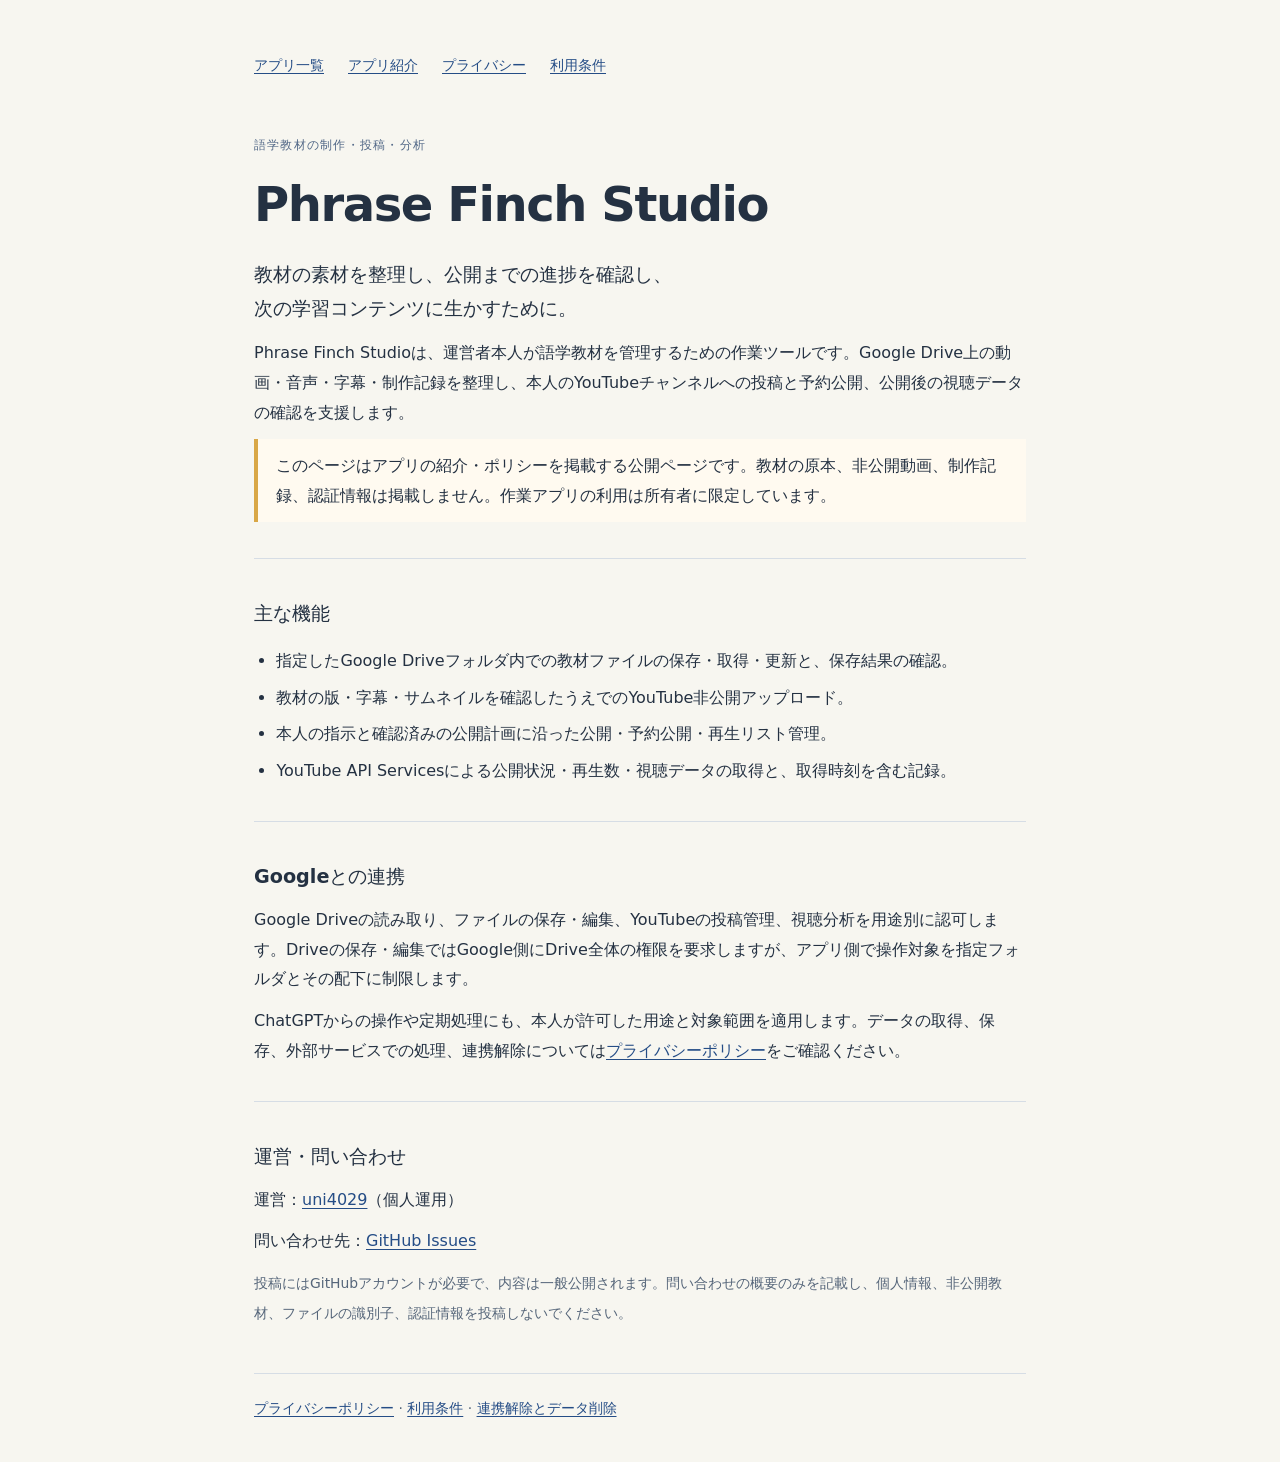
==== phrase-finch/index.html @ a293152b "Add Phrase Finch Studio app information and policy drafts" ====
<!doctype html>
<html lang="ja">
<head>
  <meta charset="utf-8">
  <meta name="viewport" content="width=device-width, initial-scale=1">
  <meta name="description" content="Phrase Finch Studioは、本人の語学教材の保存、YouTubeへの投稿・予約公開、視聴データの確認を支援する作業ツールです。">
  <meta name="referrer" content="strict-origin-when-cross-origin">
  <title>Phrase Finch Studio | アプリ紹介</title>
  <link rel="stylesheet" href="style.css">
</head>
<body>
<main>
  <nav aria-label="メインナビゲーション"><a href="../">アプリ一覧</a><a href="./" aria-current="page">アプリ紹介</a><a href="privacy.html">プライバシー</a><a href="terms.html">利用条件</a></nav>
  <p class="eyebrow">語学教材の制作・投稿・分析</p>
  <h1>Phrase Finch Studio</h1>
  <p class="lead">教材の素材を整理し、公開までの進捗を確認し、<br>次の学習コンテンツに生かすために。</p>
  <p>Phrase Finch Studioは、運営者本人が語学教材を管理するための作業ツールです。Google Drive上の動画・音声・字幕・制作記録を整理し、本人のYouTubeチャンネルへの投稿と予約公開、公開後の視聴データの確認を支援します。</p>
  <p class="note">このページはアプリの紹介・ポリシーを掲載する公開ページです。教材の原本、非公開動画、制作記録、認証情報は掲載しません。作業アプリの利用は所有者に限定しています。</p>
  <section aria-labelledby="features">
    <h2 id="features">主な機能</h2>
    <ul>
      <li>指定したGoogle Driveフォルダ内での教材ファイルの保存・取得・更新と、保存結果の確認。</li>
      <li>教材の版・字幕・サムネイルを確認したうえでのYouTube非公開アップロード。</li>
      <li>本人の指示と確認済みの公開計画に沿った公開・予約公開・再生リスト管理。</li>
      <li>YouTube API Servicesによる公開状況・再生数・視聴データの取得と、取得時刻を含む記録。</li>
    </ul>
  </section>
  <section aria-labelledby="google">
    <h2 id="google">Googleとの連携</h2>
    <p>Google Driveの読み取り、ファイルの保存・編集、YouTubeの投稿管理、視聴分析を用途別に認可します。Driveの保存・編集ではGoogle側にDrive全体の権限を要求しますが、アプリ側で操作対象を指定フォルダとその配下に制限します。</p>
    <p>ChatGPTからの操作や定期処理にも、本人が許可した用途と対象範囲を適用します。データの取得、保存、外部サービスでの処理、連携解除については<a href="privacy.html">プライバシーポリシー</a>をご確認ください。</p>
  </section>
  <section aria-labelledby="operator">
    <h2 id="operator">運営・問い合わせ</h2>
    <p>運営：<a href="https://github.com/uni4029">uni4029</a>（個人運用）</p>
    <p>問い合わせ先：<a href="https://github.com/uni4029/app-info/issues">GitHub Issues</a></p>
    <p><small>投稿にはGitHubアカウントが必要で、内容は一般公開されます。問い合わせの概要のみを記載し、個人情報、非公開教材、ファイルの識別子、認証情報を投稿しないでください。</small></p>
  </section>
  <footer><a href="privacy.html">プライバシーポリシー</a> · <a href="terms.html">利用条件</a> · <a href="data-controls.html">連携解除とデータ削除</a></footer>
</main>
</body>
</html>
---- phrase-finch/style.css ----
:root{color-scheme:light;font-family:system-ui,-apple-system,"Noto Sans JP",sans-serif;color:#243142;background:#f7f6f0;line-height:1.85;font-synthesis:none}*{box-sizing:border-box}body{margin:0}main{max-width:820px;margin:auto;padding:52px 24px 40px}nav{display:flex;flex-wrap:wrap;gap:12px 24px;font-size:.9rem}a{color:#254d86;text-underline-offset:.2em;overflow-wrap:anywhere}a:hover{text-decoration-thickness:2px}a:focus-visible{outline:3px solid #d9a746;outline-offset:4px}.eyebrow{font-size:.78rem;letter-spacing:.1em;color:#526887;margin:54px 0 10px}h1{font-size:clamp(2rem,6vw,3rem);line-height:1.35;letter-spacing:-.03em;margin:16px 0 20px}h2{font-size:1.2rem;line-height:1.6;margin:32px 0 10px}p{margin:12px 0}.lead{font-size:1.18rem;max-width:38em}section,.section{border-top:1px solid #d6dde5;padding-top:8px;margin-top:36px}.date,small,footer{font-size:.87rem;color:#56667a}ul,ol{padding-left:1.4em}li{margin:7px 0}.note{border-left:4px solid #d9a746;padding:12px 18px;background:#fffaf0}.actions{display:flex;flex-wrap:wrap;gap:12px 24px;margin:24px 0}footer{border-top:1px solid #d6dde5;padding-top:22px;margin-top:46px}code{font-size:.85em;overflow-wrap:anywhere}table{border-collapse:collapse;width:100%;font-size:.92rem}th,td{padding:10px 12px;text-align:left;vertical-align:top;border-bottom:1px solid #d6dde5}th{font-weight:600}.table-wrap{overflow-x:auto}@media(max-width:480px){main{padding:32px 20px}h1{font-size:2rem}.eyebrow{margin-top:36px}th,td{padding:8px}}
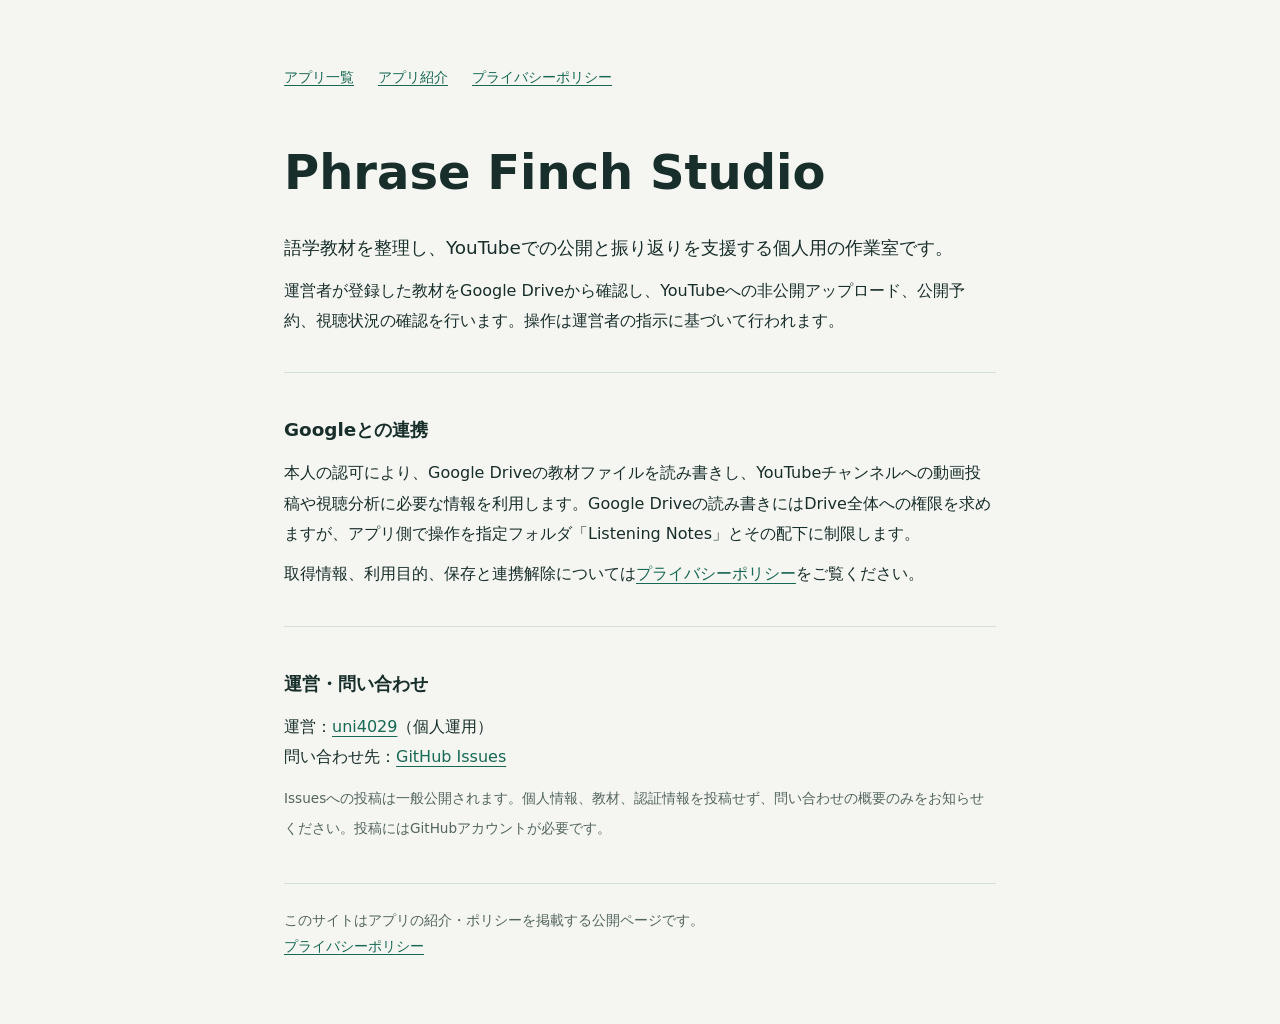
==== commit a0fcd5b9: "Add Phrase Finch app information" ====
--- a/phrase-finch/index.html
+++ b/phrase-finch/index.html
@@ -1,42 +1,11 @@
 <!doctype html>
 <html lang="ja">
-<head>
-  <meta charset="utf-8">
-  <meta name="viewport" content="width=device-width, initial-scale=1">
-  <meta name="description" content="Phrase Finch Studioは、本人の語学教材の保存、YouTubeへの投稿・予約公開、視聴データの確認を支援する作業ツールです。">
-  <meta name="referrer" content="strict-origin-when-cross-origin">
-  <title>Phrase Finch Studio | アプリ紹介</title>
-  <link rel="stylesheet" href="style.css">
-</head>
-<body>
-<main>
-  <nav aria-label="メインナビゲーション"><a href="../">アプリ一覧</a><a href="./" aria-current="page">アプリ紹介</a><a href="privacy.html">プライバシー</a><a href="terms.html">利用条件</a></nav>
-  <p class="eyebrow">語学教材の制作・投稿・分析</p>
-  <h1>Phrase Finch Studio</h1>
-  <p class="lead">教材の素材を整理し、公開までの進捗を確認し、<br>次の学習コンテンツに生かすために。</p>
-  <p>Phrase Finch Studioは、運営者本人が語学教材を管理するための作業ツールです。Google Drive上の動画・音声・字幕・制作記録を整理し、本人のYouTubeチャンネルへの投稿と予約公開、公開後の視聴データの確認を支援します。</p>
-  <p class="note">このページはアプリの紹介・ポリシーを掲載する公開ページです。教材の原本、非公開動画、制作記録、認証情報は掲載しません。作業アプリの利用は所有者に限定しています。</p>
-  <section aria-labelledby="features">
-    <h2 id="features">主な機能</h2>
-    <ul>
-      <li>指定したGoogle Driveフォルダ内での教材ファイルの保存・取得・更新と、保存結果の確認。</li>
-      <li>教材の版・字幕・サムネイルを確認したうえでのYouTube非公開アップロード。</li>
-      <li>本人の指示と確認済みの公開計画に沿った公開・予約公開・再生リスト管理。</li>
-      <li>YouTube API Servicesによる公開状況・再生数・視聴データの取得と、取得時刻を含む記録。</li>
-    </ul>
-  </section>
-  <section aria-labelledby="google">
-    <h2 id="google">Googleとの連携</h2>
-    <p>Google Driveの読み取り、ファイルの保存・編集、YouTubeの投稿管理、視聴分析を用途別に認可します。Driveの保存・編集ではGoogle側にDrive全体の権限を要求しますが、アプリ側で操作対象を指定フォルダとその配下に制限します。</p>
-    <p>ChatGPTからの操作や定期処理にも、本人が許可した用途と対象範囲を適用します。データの取得、保存、外部サービスでの処理、連携解除については<a href="privacy.html">プライバシーポリシー</a>をご確認ください。</p>
-  </section>
-  <section aria-labelledby="operator">
-    <h2 id="operator">運営・問い合わせ</h2>
-    <p>運営：<a href="https://github.com/uni4029">uni4029</a>（個人運用）</p>
-    <p>問い合わせ先：<a href="https://github.com/uni4029/app-info/issues">GitHub Issues</a></p>
-    <p><small>投稿にはGitHubアカウントが必要で、内容は一般公開されます。問い合わせの概要のみを記載し、個人情報、非公開教材、ファイルの識別子、認証情報を投稿しないでください。</small></p>
-  </section>
-  <footer><a href="privacy.html">プライバシーポリシー</a> · <a href="terms.html">利用条件</a> · <a href="data-controls.html">連携解除とデータ削除</a></footer>
-</main>
-</body>
-</html>
+<head><meta charset="utf-8"><meta name="viewport" content="width=device-width, initial-scale=1"><meta name="description" content="Phrase Finch Studioは、語学教材の制作とYouTube投稿・視聴分析を支援する個人用ツールです。"><title>Phrase Finch Studio</title><style>:root{color-scheme:light;font-family:system-ui,-apple-system,"Noto Sans JP",sans-serif;color:#182e2b;background:#f5f6f2;line-height:1.9}*{box-sizing:border-box}body{margin:0}main{max-width:760px;margin:auto;padding:64px 24px}nav{display:flex;gap:24px;flex-wrap:wrap;font-size:.9rem}a{color:#176854;text-underline-offset:.22em;overflow-wrap:anywhere}a:focus-visible{outline:3px solid #dc9a39;outline-offset:4px}h1{font-size:clamp(1.8rem,6vw,3rem);line-height:1.4;margin:48px 0 24px}h2{font-size:1.15rem;margin:32px 0 10px}p{margin:10px 0}li{margin:8px 0}ul{padding-left:1.4em}section{border-top:1px solid #d5dfd9;padding-top:8px;margin-top:36px}.lead{font-size:1.15rem}footer,.date,small{font-size:.85rem;color:#53655e}footer{border-top:1px solid #d5dfd9;padding-top:24px;margin-top:40px}</style></head>
+<body><main><nav aria-label="メインナビゲーション"><a href="../">アプリ一覧</a><a href="./">アプリ紹介</a><a href="privacy.html">プライバシーポリシー</a></nav>
+<h1>Phrase Finch Studio</h1>
+<p class="lead">語学教材を整理し、YouTubeでの公開と振り返りを支援する個人用の作業室です。</p>
+<p>運営者が登録した教材をGoogle Driveから確認し、YouTubeへの非公開アップロード、公開予約、視聴状況の確認を行います。操作は運営者の指示に基づいて行われます。</p>
+<section><h2>Googleとの連携</h2><p>本人の認可により、Google Driveの教材ファイルを読み書きし、YouTubeチャンネルへの動画投稿や視聴分析に必要な情報を利用します。Google Driveの読み書きにはDrive全体への権限を求めますが、アプリ側で操作を指定フォルダ「Listening Notes」とその配下に制限します。</p><p>取得情報、利用目的、保存と連携解除については<a href="privacy.html">プライバシーポリシー</a>をご覧ください。</p></section>
+<section><h2>運営・問い合わせ</h2><p>運営：<a href="https://github.com/uni4029">uni4029</a>（個人運用）<br>問い合わせ先：<a href="https://github.com/uni4029/app-info/issues">GitHub Issues</a></p><p><small>Issuesへの投稿は一般公開されます。個人情報、教材、認証情報を投稿せず、問い合わせの概要のみをお知らせください。投稿にはGitHubアカウントが必要です。</small></p></section>
+<footer>このサイトはアプリの紹介・ポリシーを掲載する公開ページです。<br><a href="privacy.html">プライバシーポリシー</a></footer>
+</main></body></html>
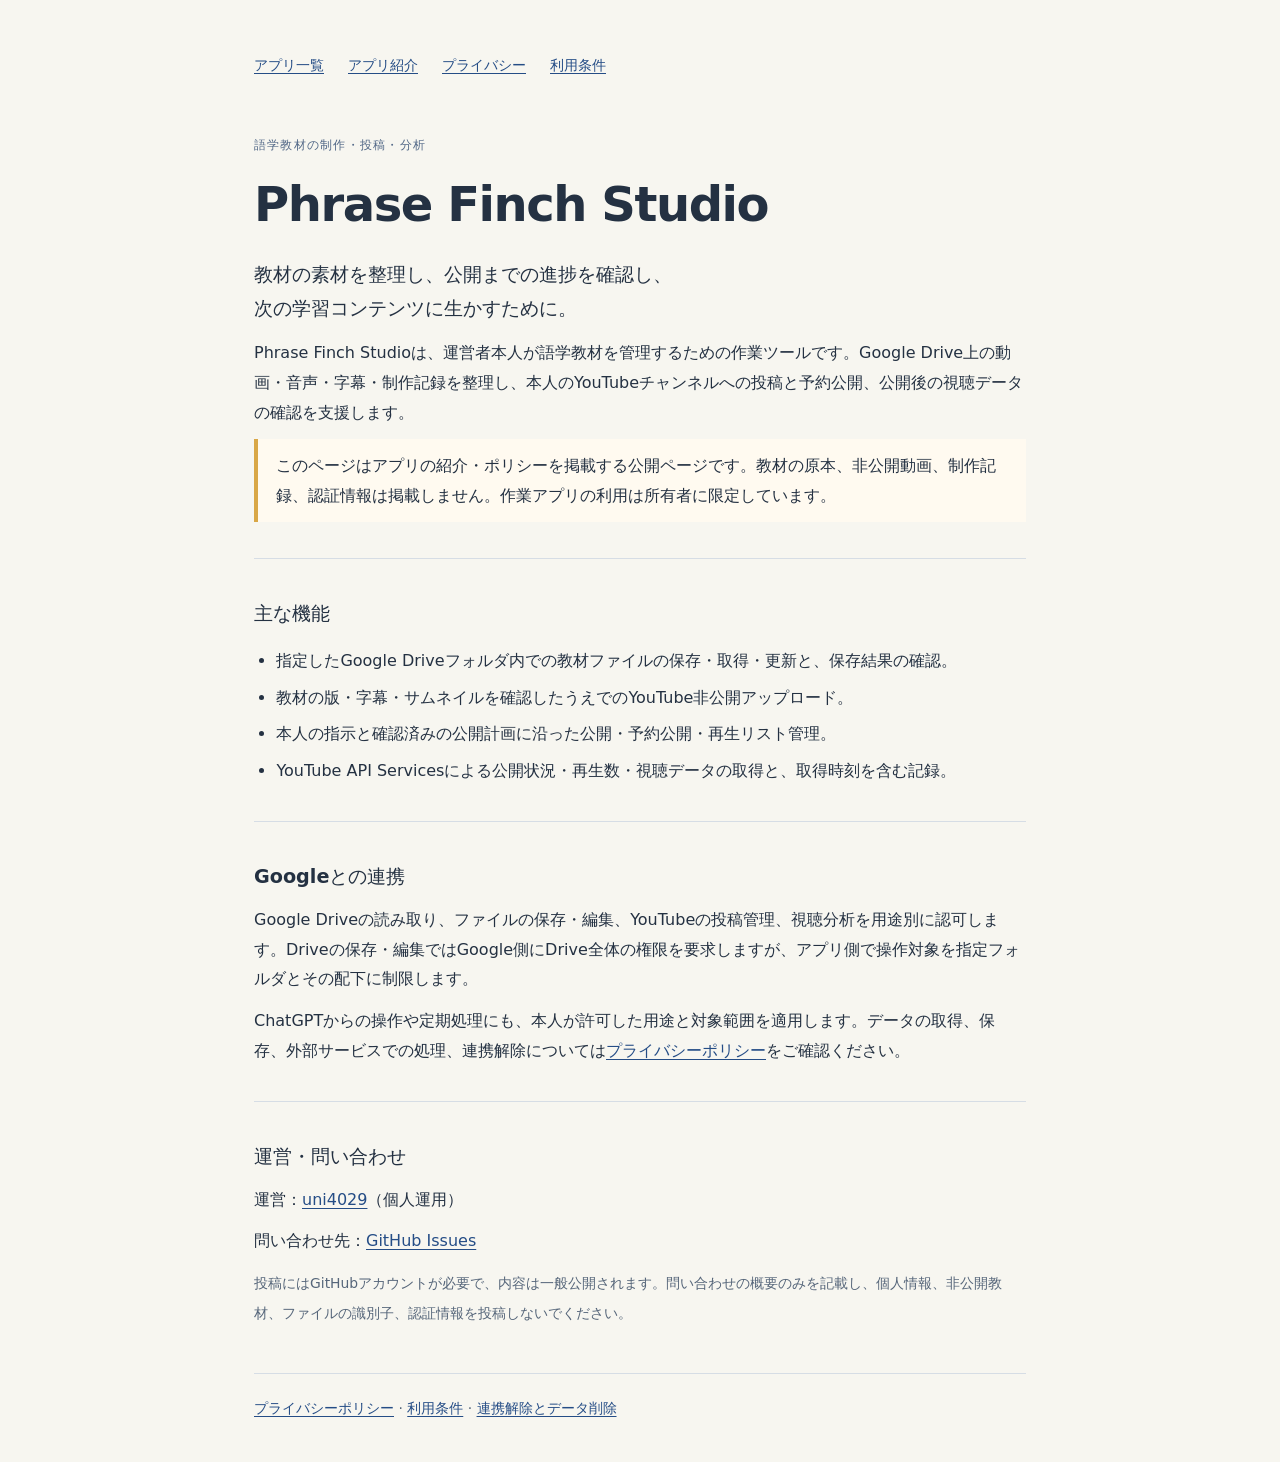
==== commit f95c2982: "Merge a293152bba0b227aa54c21ff204e4fa10ebdad1b into 944106bbcb822531531f4f4b30df7de16c2df901" ====
--- a/phrase-finch/index.html
+++ b/phrase-finch/index.html
@@ -1,11 +1,42 @@
 <!doctype html>
 <html lang="ja">
-<head><meta charset="utf-8"><meta name="viewport" content="width=device-width, initial-scale=1"><meta name="description" content="Phrase Finch Studioは、語学教材の制作とYouTube投稿・視聴分析を支援する個人用ツールです。"><title>Phrase Finch Studio</title><style>:root{color-scheme:light;font-family:system-ui,-apple-system,"Noto Sans JP",sans-serif;color:#182e2b;background:#f5f6f2;line-height:1.9}*{box-sizing:border-box}body{margin:0}main{max-width:760px;margin:auto;padding:64px 24px}nav{display:flex;gap:24px;flex-wrap:wrap;font-size:.9rem}a{color:#176854;text-underline-offset:.22em;overflow-wrap:anywhere}a:focus-visible{outline:3px solid #dc9a39;outline-offset:4px}h1{font-size:clamp(1.8rem,6vw,3rem);line-height:1.4;margin:48px 0 24px}h2{font-size:1.15rem;margin:32px 0 10px}p{margin:10px 0}li{margin:8px 0}ul{padding-left:1.4em}section{border-top:1px solid #d5dfd9;padding-top:8px;margin-top:36px}.lead{font-size:1.15rem}footer,.date,small{font-size:.85rem;color:#53655e}footer{border-top:1px solid #d5dfd9;padding-top:24px;margin-top:40px}</style></head>
-<body><main><nav aria-label="メインナビゲーション"><a href="../">アプリ一覧</a><a href="./">アプリ紹介</a><a href="privacy.html">プライバシーポリシー</a></nav>
-<h1>Phrase Finch Studio</h1>
-<p class="lead">語学教材を整理し、YouTubeでの公開と振り返りを支援する個人用の作業室です。</p>
-<p>運営者が登録した教材をGoogle Driveから確認し、YouTubeへの非公開アップロード、公開予約、視聴状況の確認を行います。操作は運営者の指示に基づいて行われます。</p>
-<section><h2>Googleとの連携</h2><p>本人の認可により、Google Driveの教材ファイルを読み書きし、YouTubeチャンネルへの動画投稿や視聴分析に必要な情報を利用します。Google Driveの読み書きにはDrive全体への権限を求めますが、アプリ側で操作を指定フォルダ「Listening Notes」とその配下に制限します。</p><p>取得情報、利用目的、保存と連携解除については<a href="privacy.html">プライバシーポリシー</a>をご覧ください。</p></section>
-<section><h2>運営・問い合わせ</h2><p>運営：<a href="https://github.com/uni4029">uni4029</a>（個人運用）<br>問い合わせ先：<a href="https://github.com/uni4029/app-info/issues">GitHub Issues</a></p><p><small>Issuesへの投稿は一般公開されます。個人情報、教材、認証情報を投稿せず、問い合わせの概要のみをお知らせください。投稿にはGitHubアカウントが必要です。</small></p></section>
-<footer>このサイトはアプリの紹介・ポリシーを掲載する公開ページです。<br><a href="privacy.html">プライバシーポリシー</a></footer>
-</main></body></html>
+<head>
+  <meta charset="utf-8">
+  <meta name="viewport" content="width=device-width, initial-scale=1">
+  <meta name="description" content="Phrase Finch Studioは、本人の語学教材の保存、YouTubeへの投稿・予約公開、視聴データの確認を支援する作業ツールです。">
+  <meta name="referrer" content="strict-origin-when-cross-origin">
+  <title>Phrase Finch Studio | アプリ紹介</title>
+  <link rel="stylesheet" href="style.css">
+</head>
+<body>
+<main>
+  <nav aria-label="メインナビゲーション"><a href="../">アプリ一覧</a><a href="./" aria-current="page">アプリ紹介</a><a href="privacy.html">プライバシー</a><a href="terms.html">利用条件</a></nav>
+  <p class="eyebrow">語学教材の制作・投稿・分析</p>
+  <h1>Phrase Finch Studio</h1>
+  <p class="lead">教材の素材を整理し、公開までの進捗を確認し、<br>次の学習コンテンツに生かすために。</p>
+  <p>Phrase Finch Studioは、運営者本人が語学教材を管理するための作業ツールです。Google Drive上の動画・音声・字幕・制作記録を整理し、本人のYouTubeチャンネルへの投稿と予約公開、公開後の視聴データの確認を支援します。</p>
+  <p class="note">このページはアプリの紹介・ポリシーを掲載する公開ページです。教材の原本、非公開動画、制作記録、認証情報は掲載しません。作業アプリの利用は所有者に限定しています。</p>
+  <section aria-labelledby="features">
+    <h2 id="features">主な機能</h2>
+    <ul>
+      <li>指定したGoogle Driveフォルダ内での教材ファイルの保存・取得・更新と、保存結果の確認。</li>
+      <li>教材の版・字幕・サムネイルを確認したうえでのYouTube非公開アップロード。</li>
+      <li>本人の指示と確認済みの公開計画に沿った公開・予約公開・再生リスト管理。</li>
+      <li>YouTube API Servicesによる公開状況・再生数・視聴データの取得と、取得時刻を含む記録。</li>
+    </ul>
+  </section>
+  <section aria-labelledby="google">
+    <h2 id="google">Googleとの連携</h2>
+    <p>Google Driveの読み取り、ファイルの保存・編集、YouTubeの投稿管理、視聴分析を用途別に認可します。Driveの保存・編集ではGoogle側にDrive全体の権限を要求しますが、アプリ側で操作対象を指定フォルダとその配下に制限します。</p>
+    <p>ChatGPTからの操作や定期処理にも、本人が許可した用途と対象範囲を適用します。データの取得、保存、外部サービスでの処理、連携解除については<a href="privacy.html">プライバシーポリシー</a>をご確認ください。</p>
+  </section>
+  <section aria-labelledby="operator">
+    <h2 id="operator">運営・問い合わせ</h2>
+    <p>運営：<a href="https://github.com/uni4029">uni4029</a>（個人運用）</p>
+    <p>問い合わせ先：<a href="https://github.com/uni4029/app-info/issues">GitHub Issues</a></p>
+    <p><small>投稿にはGitHubアカウントが必要で、内容は一般公開されます。問い合わせの概要のみを記載し、個人情報、非公開教材、ファイルの識別子、認証情報を投稿しないでください。</small></p>
+  </section>
+  <footer><a href="privacy.html">プライバシーポリシー</a> · <a href="terms.html">利用条件</a> · <a href="data-controls.html">連携解除とデータ削除</a></footer>
+</main>
+</body>
+</html>
--- a/phrase-finch/style.css
+++ b/phrase-finch/style.css
@@ -0,0 +1 @@
+:root{color-scheme:light;font-family:system-ui,-apple-system,"Noto Sans JP",sans-serif;color:#243142;background:#f7f6f0;line-height:1.85;font-synthesis:none}*{box-sizing:border-box}body{margin:0}main{max-width:820px;margin:auto;padding:52px 24px 40px}nav{display:flex;flex-wrap:wrap;gap:12px 24px;font-size:.9rem}a{color:#254d86;text-underline-offset:.2em;overflow-wrap:anywhere}a:hover{text-decoration-thickness:2px}a:focus-visible{outline:3px solid #d9a746;outline-offset:4px}.eyebrow{font-size:.78rem;letter-spacing:.1em;color:#526887;margin:54px 0 10px}h1{font-size:clamp(2rem,6vw,3rem);line-height:1.35;letter-spacing:-.03em;margin:16px 0 20px}h2{font-size:1.2rem;line-height:1.6;margin:32px 0 10px}p{margin:12px 0}.lead{font-size:1.18rem;max-width:38em}section,.section{border-top:1px solid #d6dde5;padding-top:8px;margin-top:36px}.date,small,footer{font-size:.87rem;color:#56667a}ul,ol{padding-left:1.4em}li{margin:7px 0}.note{border-left:4px solid #d9a746;padding:12px 18px;background:#fffaf0}.actions{display:flex;flex-wrap:wrap;gap:12px 24px;margin:24px 0}footer{border-top:1px solid #d6dde5;padding-top:22px;margin-top:46px}code{font-size:.85em;overflow-wrap:anywhere}table{border-collapse:collapse;width:100%;font-size:.92rem}th,td{padding:10px 12px;text-align:left;vertical-align:top;border-bottom:1px solid #d6dde5}th{font-weight:600}.table-wrap{overflow-x:auto}@media(max-width:480px){main{padding:32px 20px}h1{font-size:2rem}.eyebrow{margin-top:36px}th,td{padding:8px}}
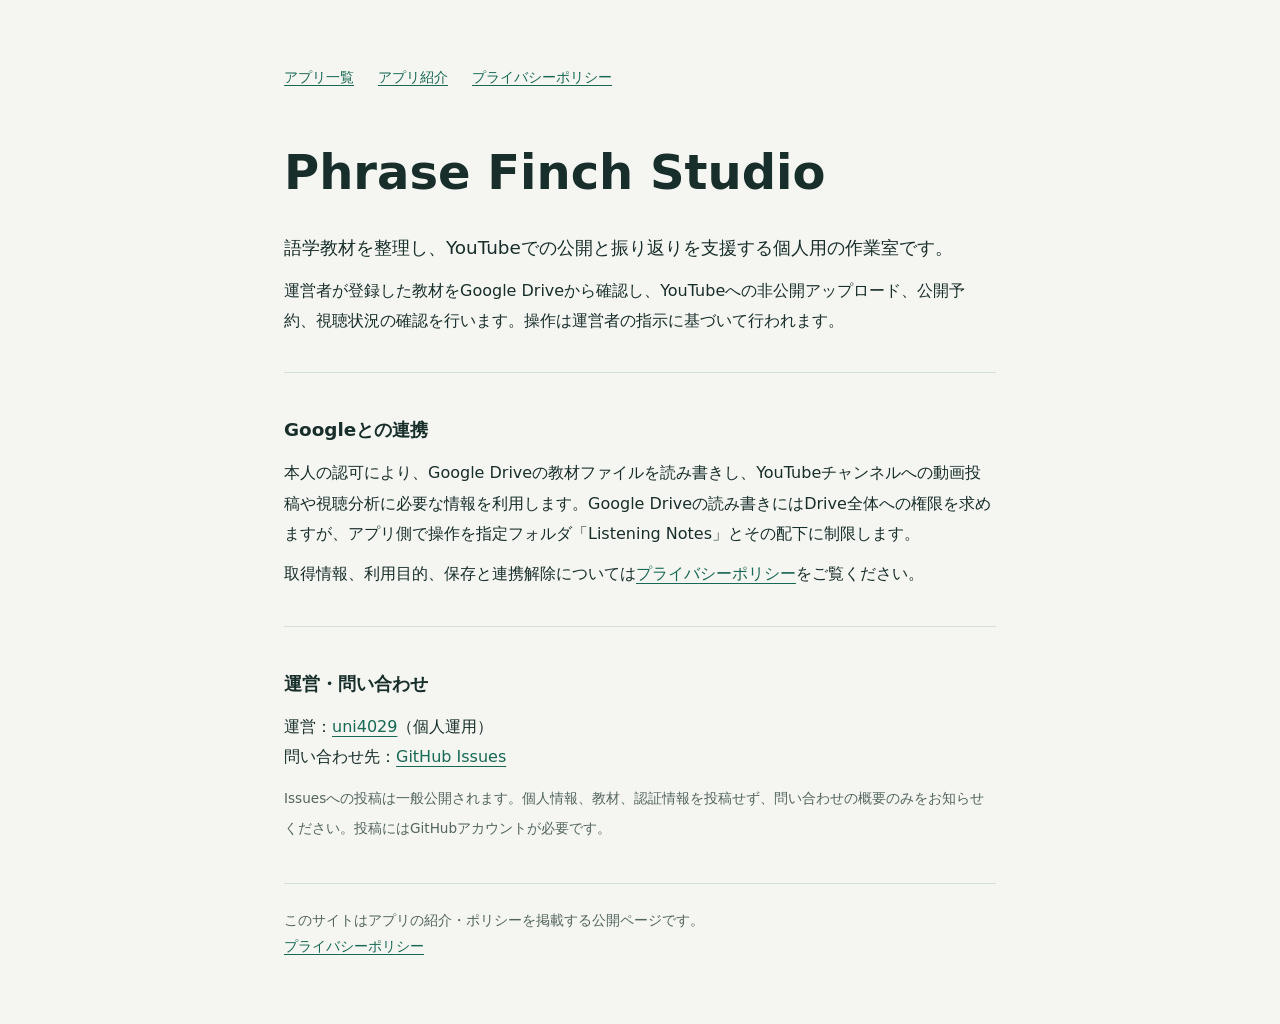
==== commit 90cceb26: "Merge pull request #2 from uni4029/phrase-finch-branding Add Phrase Finch Studio app information" ====
--- a/phrase-finch/index.html
+++ b/phrase-finch/index.html
@@ -1,42 +1,11 @@
 <!doctype html>
 <html lang="ja">
-<head>
-  <meta charset="utf-8">
-  <meta name="viewport" content="width=device-width, initial-scale=1">
-  <meta name="description" content="Phrase Finch Studioは、本人の語学教材の保存、YouTubeへの投稿・予約公開、視聴データの確認を支援する作業ツールです。">
-  <meta name="referrer" content="strict-origin-when-cross-origin">
-  <title>Phrase Finch Studio | アプリ紹介</title>
-  <link rel="stylesheet" href="style.css">
-</head>
-<body>
-<main>
-  <nav aria-label="メインナビゲーション"><a href="../">アプリ一覧</a><a href="./" aria-current="page">アプリ紹介</a><a href="privacy.html">プライバシー</a><a href="terms.html">利用条件</a></nav>
-  <p class="eyebrow">語学教材の制作・投稿・分析</p>
-  <h1>Phrase Finch Studio</h1>
-  <p class="lead">教材の素材を整理し、公開までの進捗を確認し、<br>次の学習コンテンツに生かすために。</p>
-  <p>Phrase Finch Studioは、運営者本人が語学教材を管理するための作業ツールです。Google Drive上の動画・音声・字幕・制作記録を整理し、本人のYouTubeチャンネルへの投稿と予約公開、公開後の視聴データの確認を支援します。</p>
-  <p class="note">このページはアプリの紹介・ポリシーを掲載する公開ページです。教材の原本、非公開動画、制作記録、認証情報は掲載しません。作業アプリの利用は所有者に限定しています。</p>
-  <section aria-labelledby="features">
-    <h2 id="features">主な機能</h2>
-    <ul>
-      <li>指定したGoogle Driveフォルダ内での教材ファイルの保存・取得・更新と、保存結果の確認。</li>
-      <li>教材の版・字幕・サムネイルを確認したうえでのYouTube非公開アップロード。</li>
-      <li>本人の指示と確認済みの公開計画に沿った公開・予約公開・再生リスト管理。</li>
-      <li>YouTube API Servicesによる公開状況・再生数・視聴データの取得と、取得時刻を含む記録。</li>
-    </ul>
-  </section>
-  <section aria-labelledby="google">
-    <h2 id="google">Googleとの連携</h2>
-    <p>Google Driveの読み取り、ファイルの保存・編集、YouTubeの投稿管理、視聴分析を用途別に認可します。Driveの保存・編集ではGoogle側にDrive全体の権限を要求しますが、アプリ側で操作対象を指定フォルダとその配下に制限します。</p>
-    <p>ChatGPTからの操作や定期処理にも、本人が許可した用途と対象範囲を適用します。データの取得、保存、外部サービスでの処理、連携解除については<a href="privacy.html">プライバシーポリシー</a>をご確認ください。</p>
-  </section>
-  <section aria-labelledby="operator">
-    <h2 id="operator">運営・問い合わせ</h2>
-    <p>運営：<a href="https://github.com/uni4029">uni4029</a>（個人運用）</p>
-    <p>問い合わせ先：<a href="https://github.com/uni4029/app-info/issues">GitHub Issues</a></p>
-    <p><small>投稿にはGitHubアカウントが必要で、内容は一般公開されます。問い合わせの概要のみを記載し、個人情報、非公開教材、ファイルの識別子、認証情報を投稿しないでください。</small></p>
-  </section>
-  <footer><a href="privacy.html">プライバシーポリシー</a> · <a href="terms.html">利用条件</a> · <a href="data-controls.html">連携解除とデータ削除</a></footer>
-</main>
-</body>
-</html>
+<head><meta charset="utf-8"><meta name="viewport" content="width=device-width, initial-scale=1"><meta name="description" content="Phrase Finch Studioは、語学教材の制作とYouTube投稿・視聴分析を支援する個人用ツールです。"><title>Phrase Finch Studio</title><style>:root{color-scheme:light;font-family:system-ui,-apple-system,"Noto Sans JP",sans-serif;color:#182e2b;background:#f5f6f2;line-height:1.9}*{box-sizing:border-box}body{margin:0}main{max-width:760px;margin:auto;padding:64px 24px}nav{display:flex;gap:24px;flex-wrap:wrap;font-size:.9rem}a{color:#176854;text-underline-offset:.22em;overflow-wrap:anywhere}a:focus-visible{outline:3px solid #dc9a39;outline-offset:4px}h1{font-size:clamp(1.8rem,6vw,3rem);line-height:1.4;margin:48px 0 24px}h2{font-size:1.15rem;margin:32px 0 10px}p{margin:10px 0}li{margin:8px 0}ul{padding-left:1.4em}section{border-top:1px solid #d5dfd9;padding-top:8px;margin-top:36px}.lead{font-size:1.15rem}footer,.date,small{font-size:.85rem;color:#53655e}footer{border-top:1px solid #d5dfd9;padding-top:24px;margin-top:40px}</style></head>
+<body><main><nav aria-label="メインナビゲーション"><a href="../">アプリ一覧</a><a href="./">アプリ紹介</a><a href="privacy.html">プライバシーポリシー</a></nav>
+<h1>Phrase Finch Studio</h1>
+<p class="lead">語学教材を整理し、YouTubeでの公開と振り返りを支援する個人用の作業室です。</p>
+<p>運営者が登録した教材をGoogle Driveから確認し、YouTubeへの非公開アップロード、公開予約、視聴状況の確認を行います。操作は運営者の指示に基づいて行われます。</p>
+<section><h2>Googleとの連携</h2><p>本人の認可により、Google Driveの教材ファイルを読み書きし、YouTubeチャンネルへの動画投稿や視聴分析に必要な情報を利用します。Google Driveの読み書きにはDrive全体への権限を求めますが、アプリ側で操作を指定フォルダ「Listening Notes」とその配下に制限します。</p><p>取得情報、利用目的、保存と連携解除については<a href="privacy.html">プライバシーポリシー</a>をご覧ください。</p></section>
+<section><h2>運営・問い合わせ</h2><p>運営：<a href="https://github.com/uni4029">uni4029</a>（個人運用）<br>問い合わせ先：<a href="https://github.com/uni4029/app-info/issues">GitHub Issues</a></p><p><small>Issuesへの投稿は一般公開されます。個人情報、教材、認証情報を投稿せず、問い合わせの概要のみをお知らせください。投稿にはGitHubアカウントが必要です。</small></p></section>
+<footer>このサイトはアプリの紹介・ポリシーを掲載する公開ページです。<br><a href="privacy.html">プライバシーポリシー</a></footer>
+</main></body></html>
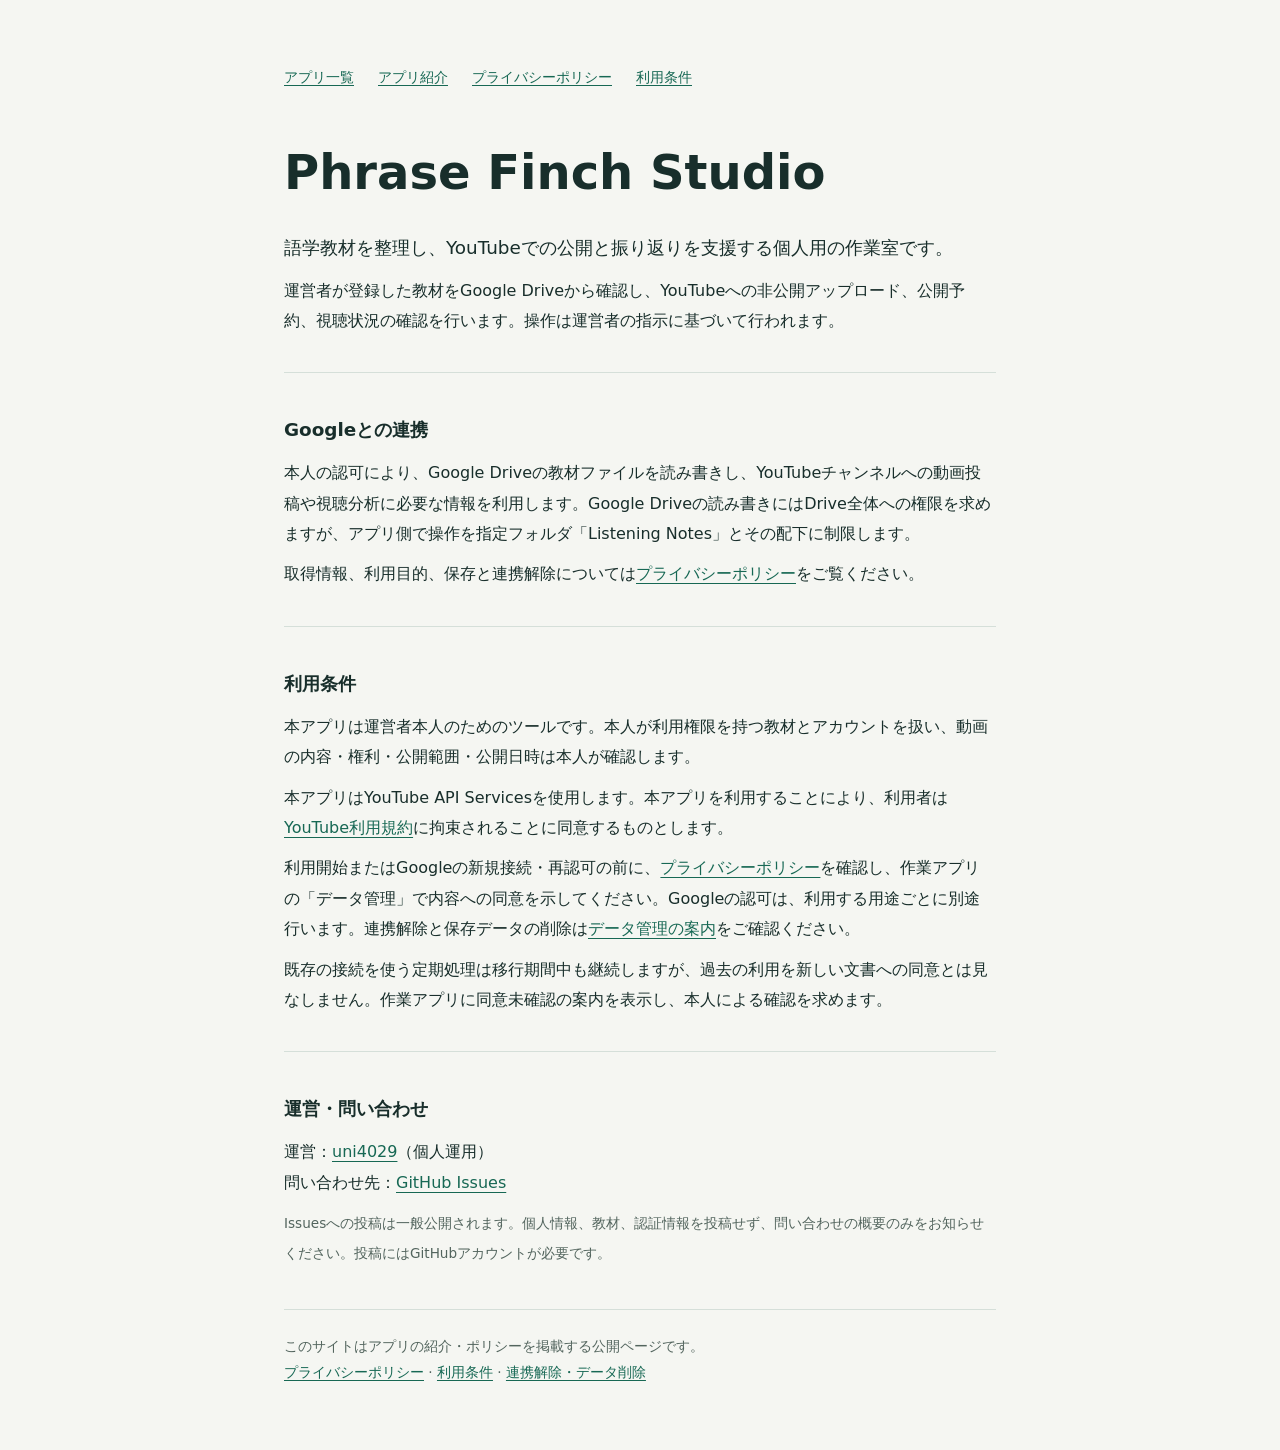
==== commit 48bb2d78: "Clarify Phrase Finch consent, YouTube terms and data controls" ====
--- a/phrase-finch/index.html
+++ b/phrase-finch/index.html
@@ -1,11 +1,17 @@
 <!doctype html>
 <html lang="ja">
 <head><meta charset="utf-8"><meta name="viewport" content="width=device-width, initial-scale=1"><meta name="description" content="Phrase Finch Studioは、語学教材の制作とYouTube投稿・視聴分析を支援する個人用ツールです。"><title>Phrase Finch Studio</title><style>:root{color-scheme:light;font-family:system-ui,-apple-system,"Noto Sans JP",sans-serif;color:#182e2b;background:#f5f6f2;line-height:1.9}*{box-sizing:border-box}body{margin:0}main{max-width:760px;margin:auto;padding:64px 24px}nav{display:flex;gap:24px;flex-wrap:wrap;font-size:.9rem}a{color:#176854;text-underline-offset:.22em;overflow-wrap:anywhere}a:focus-visible{outline:3px solid #dc9a39;outline-offset:4px}h1{font-size:clamp(1.8rem,6vw,3rem);line-height:1.4;margin:48px 0 24px}h2{font-size:1.15rem;margin:32px 0 10px}p{margin:10px 0}li{margin:8px 0}ul{padding-left:1.4em}section{border-top:1px solid #d5dfd9;padding-top:8px;margin-top:36px}.lead{font-size:1.15rem}footer,.date,small{font-size:.85rem;color:#53655e}footer{border-top:1px solid #d5dfd9;padding-top:24px;margin-top:40px}</style></head>
-<body><main><nav aria-label="メインナビゲーション"><a href="../">アプリ一覧</a><a href="./">アプリ紹介</a><a href="privacy.html">プライバシーポリシー</a></nav>
+<body><main><nav aria-label="メインナビゲーション"><a href="../">アプリ一覧</a><a href="./">アプリ紹介</a><a href="privacy.html">プライバシーポリシー</a><a href="#terms">利用条件</a></nav>
 <h1>Phrase Finch Studio</h1>
 <p class="lead">語学教材を整理し、YouTubeでの公開と振り返りを支援する個人用の作業室です。</p>
 <p>運営者が登録した教材をGoogle Driveから確認し、YouTubeへの非公開アップロード、公開予約、視聴状況の確認を行います。操作は運営者の指示に基づいて行われます。</p>
 <section><h2>Googleとの連携</h2><p>本人の認可により、Google Driveの教材ファイルを読み書きし、YouTubeチャンネルへの動画投稿や視聴分析に必要な情報を利用します。Google Driveの読み書きにはDrive全体への権限を求めますが、アプリ側で操作を指定フォルダ「Listening Notes」とその配下に制限します。</p><p>取得情報、利用目的、保存と連携解除については<a href="privacy.html">プライバシーポリシー</a>をご覧ください。</p></section>
+<section id="terms"><h2>利用条件</h2>
+<p>本アプリは運営者本人のためのツールです。本人が利用権限を持つ教材とアカウントを扱い、動画の内容・権利・公開範囲・公開日時は本人が確認します。</p>
+<p>本アプリはYouTube API Servicesを使用します。本アプリを利用することにより、利用者は<a href="https://www.youtube.com/t/terms">YouTube利用規約</a>に拘束されることに同意するものとします。</p>
+<p>利用開始またはGoogleの新規接続・再認可の前に、<a href="privacy.html">プライバシーポリシー</a>を確認し、作業アプリの「データ管理」で内容への同意を示してください。Googleの認可は、利用する用途ごとに別途行います。連携解除と保存データの削除は<a href="privacy.html#data-controls">データ管理の案内</a>をご確認ください。</p>
+<p>既存の接続を使う定期処理は移行期間中も継続しますが、過去の利用を新しい文書への同意とは見なしません。作業アプリに同意未確認の案内を表示し、本人による確認を求めます。</p>
+</section>
 <section><h2>運営・問い合わせ</h2><p>運営：<a href="https://github.com/uni4029">uni4029</a>（個人運用）<br>問い合わせ先：<a href="https://github.com/uni4029/app-info/issues">GitHub Issues</a></p><p><small>Issuesへの投稿は一般公開されます。個人情報、教材、認証情報を投稿せず、問い合わせの概要のみをお知らせください。投稿にはGitHubアカウントが必要です。</small></p></section>
-<footer>このサイトはアプリの紹介・ポリシーを掲載する公開ページです。<br><a href="privacy.html">プライバシーポリシー</a></footer>
+<footer>このサイトはアプリの紹介・ポリシーを掲載する公開ページです。<br><a href="privacy.html">プライバシーポリシー</a> · <a href="#terms">利用条件</a> · <a href="privacy.html#data-controls">連携解除・データ削除</a></footer>
 </main></body></html>
